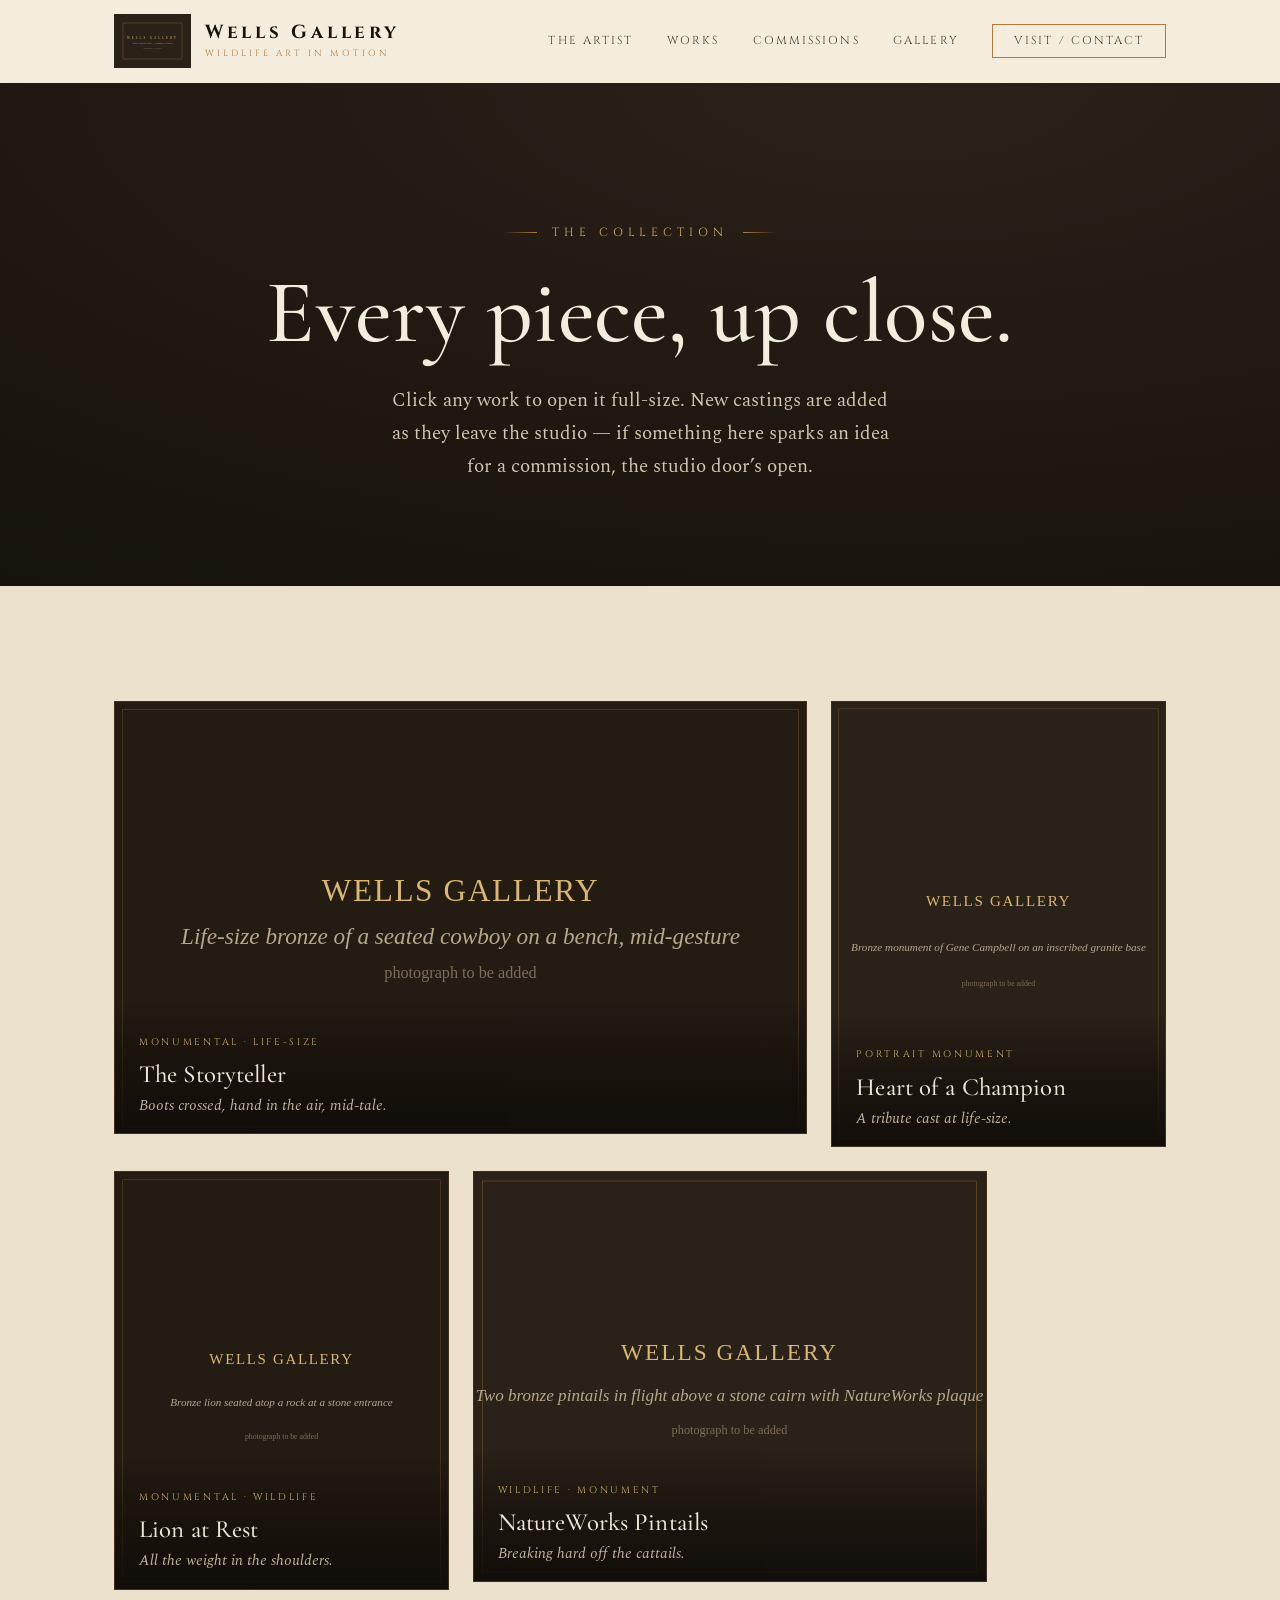
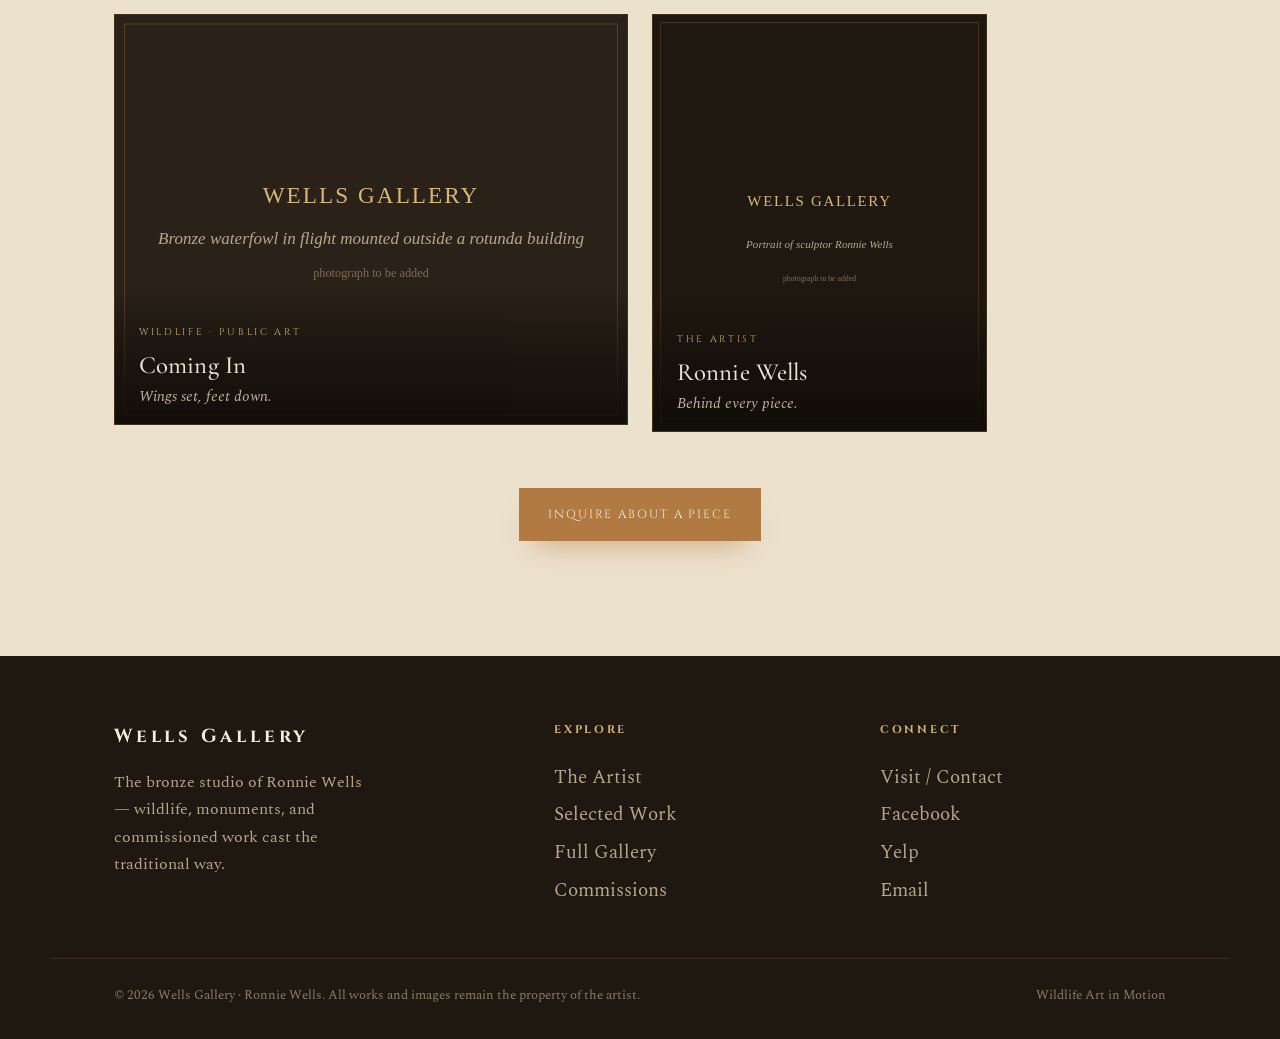
==== gallery.html @ 2840b17d "Build redesigned Wells Gallery website Rebuild ronniewells.com (Wells Gallery — Ronnie Wells, Wildli" ====
<!DOCTYPE html>
<html lang="en">
<head>
<meta charset="UTF-8">
<meta name="viewport" content="width=device-width, initial-scale=1.0">
<title>Gallery — Wells Gallery | Bronze Sculpture by Ronnie Wells</title>
<meta name="description" content="The collection — wildlife, monuments, and commissioned bronze sculpture by Ronnie Wells of Wells Gallery.">
<link rel="icon" href="assets/images/favicon.png">
<link rel="preconnect" href="https://fonts.googleapis.com">
<link rel="preconnect" href="https://fonts.gstatic.com" crossorigin>
<link href="https://fonts.googleapis.com/css2?family=Cinzel:wght@400;500;600;700&family=Cormorant+Garamond:ital,wght@0,400;0,500;1,400;1,500&family=Spectral:ital,wght@0,300;0,400;0,500;1,400&display=swap" rel="stylesheet">
<link rel="stylesheet" href="assets/css/style.css">
</head>
<body>

<!-- ================= HEADER ================= -->
<header class="site-header">
  <div class="wrap nav">
    <a class="brand" href="index.html" aria-label="Wells Gallery — home">
      <img class="brand__logo" src="assets/images/logo.png" width="120" height="84" alt="Wells Gallery logo — a pintail in flight" data-fallback="logo">
      <span class="brand__type">
        <span class="brand__name">Wells Gallery</span>
        <span class="brand__tag">Wildlife Art in Motion</span>
      </span>
    </a>
    <nav class="nav__links" aria-label="Primary">
      <a href="index.html#about">The Artist</a>
      <a href="index.html#works">Works</a>
      <a href="index.html#commissions">Commissions</a>
      <a href="gallery.html">Gallery</a>
      <a href="index.html#visit" class="nav__cta">Visit / Contact</a>
    </nav>
    <button class="nav__toggle" aria-label="Menu" aria-expanded="false">
      <span></span><span></span><span></span>
    </button>
  </div>
</header>

<!-- ================= PAGE HERO ================= -->
<section class="page-hero">
  <div class="wrap">
    <span class="eyebrow flank" style="color:var(--gold)">The Collection</span>
    <h1 class="h-xl">Every piece, up close.</h1>
    <p>Click any work to open it full-size. New castings are added as they leave the studio — if something here sparks an idea for a commission, the studio door’s open.</p>
  </div>
</section>

<!-- ================= GALLERY GRID ================= -->
<section class="section works">
  <div class="wrap">
    <div class="grid">

      <a class="card card--wide reveal" data-lightbox="assets/images/gus-mccrae-bench.jpg"
         data-title="The Storyteller" data-meta="Life-size seated bronze · “Uva Uvam Vivendo Varia Fit”">
        <img src="assets/images/gus-mccrae-bench.jpg" width="1280" height="800"
             alt="Life-size bronze of a seated cowboy on a bench, mid-gesture" data-fallback="The Storyteller">
        <span class="card__view">↗</span>
        <div class="card__body"><span class="card__kicker">Monumental · Life-size</span><h3 class="card__title">The Storyteller</h3><p class="card__meta">Boots crossed, hand in the air, mid-tale.</p></div>
      </a>

      <a class="card card--tall reveal" data-lightbox="assets/images/heart-of-a-champion.jpg"
         data-title="Heart of a Champion" data-meta="Charles Eugene “Gene” Campbell · 1931–2004">
        <img src="assets/images/heart-of-a-champion.jpg" width="600" height="800"
             alt="Bronze monument of Gene Campbell on an inscribed granite base" data-fallback="Heart of a Champion">
        <span class="card__view">↗</span>
        <div class="card__body"><span class="card__kicker">Portrait Monument</span><h3 class="card__title">Heart of a Champion</h3><p class="card__meta">A tribute cast at life-size.</p></div>
      </a>

      <a class="card card--std reveal" data-lightbox="assets/images/lion.jpg"
         data-title="Lion at Rest" data-meta="Monumental bronze · entry guardian">
        <img src="assets/images/lion.jpg" width="600" height="750"
             alt="Bronze lion seated atop a rock at a stone entrance" data-fallback="Lion at Rest">
        <span class="card__view">↗</span>
        <div class="card__body"><span class="card__kicker">Monumental · Wildlife</span><h3 class="card__title">Lion at Rest</h3><p class="card__meta">All the weight in the shoulders.</p></div>
      </a>

      <a class="card card--half reveal" data-lightbox="assets/images/natureworks-ducks.jpg"
         data-title="NatureWorks Pintails" data-meta="Stone &amp; bronze · “Promotes Wildlife Conservation”">
        <img src="assets/images/natureworks-ducks.jpg" width="750" height="600"
             alt="Two bronze pintails in flight above a stone cairn with NatureWorks plaque" data-fallback="NatureWorks Pintails">
        <span class="card__view">↗</span>
        <div class="card__body"><span class="card__kicker">Wildlife · Monument</span><h3 class="card__title">NatureWorks Pintails</h3><p class="card__meta">Breaking hard off the cattails.</p></div>
      </a>

      <a class="card card--half reveal" data-lightbox="assets/images/flying-geese-monument.jpg"
         data-title="Coming In" data-meta="Waterfowl group · architectural installation">
        <img src="assets/images/flying-geese-monument.jpg" width="750" height="600"
             alt="Bronze waterfowl in flight mounted outside a rotunda building" data-fallback="Coming In">
        <span class="card__view">↗</span>
        <div class="card__body"><span class="card__kicker">Wildlife · Public Art</span><h3 class="card__title">Coming In</h3><p class="card__meta">Wings set, feet down.</p></div>
      </a>

      <a class="card card--std reveal" data-lightbox="assets/images/ronnie-wells-portrait.jpg"
         data-title="Ronnie Wells" data-meta="The sculptor, in the studio">
        <img src="assets/images/ronnie-wells-portrait.jpg" width="600" height="750"
             alt="Portrait of sculptor Ronnie Wells" data-fallback="Ronnie Wells">
        <span class="card__view">↗</span>
        <div class="card__body"><span class="card__kicker">The Artist</span><h3 class="card__title">Ronnie Wells</h3><p class="card__meta">Behind every piece.</p></div>
      </a>

    </div>

    <div class="center" style="margin-top:3.5rem">
      <a href="index.html#visit" class="btn btn--solid reveal">Inquire About a Piece</a>
    </div>
  </div>
</section>

<!-- ================= FOOTER ================= -->
<footer class="site-footer">
  <div class="wrap footer__grid">
    <div class="footer__brand">
      <span class="brand__name">Wells Gallery</span>
      <p>The bronze studio of Ronnie Wells — wildlife, monuments, and commissioned work cast the traditional way.</p>
    </div>
    <div>
      <h4>Explore</h4>
      <a href="index.html#about">The Artist</a><br>
      <a href="index.html#works">Selected Work</a><br>
      <a href="gallery.html">Full Gallery</a><br>
      <a href="index.html#commissions">Commissions</a>
    </div>
    <div>
      <h4>Connect</h4>
      <a href="index.html#visit">Visit / Contact</a><br>
      <a href="https://www.facebook.com/" target="_blank" rel="noopener">Facebook</a><br>
      <a href="https://www.yelp.com/" target="_blank" rel="noopener">Yelp</a><br>
      <a href="mailto:info@ronniewells.com">Email</a>
    </div>
  </div>
  <div class="wrap footer__bottom">
    <span>© <span data-year>2026</span> Wells Gallery · Ronnie Wells. All works and images remain the property of the artist.</span>
    <span>Wildlife Art in Motion</span>
  </div>
</footer>

<script src="assets/js/main.js"></script>
</body>
</html>
---- assets/css/style.css ----
/* =====================================================================
   Wells Gallery — Wildlife Art in Motion
   The bronze studio of Ronnie Wells
   ---------------------------------------------------------------------
   Type:   Cinzel (inscriptional caps, for monument lettering)
           Cormorant Garamond (large elegant headings)
           Spectral (warm body serif)
   Palette: foundry bronze, weathered patina, parchment, warm ink
   ===================================================================== */

:root {
  /* color */
  --ink:        #16120c;
  --ink-2:      #1f1810;
  --ink-3:      #2a2118;
  --bronze:     #b07a42;
  --bronze-lit: #d09a5e;
  --gold:       #d8b675;
  --patina:     #6f9484;
  --patina-dk:  #46685c;
  --cream:      #f4ecdd;
  --parchment:  #ece1cd;
  --sand:       #d9c9ad;
  --muted:      #8a7c66;
  --muted-2:    #b6a78d;
  --line:       rgba(176, 122, 66, 0.28);

  /* type */
  --display: "Cinzel", Georgia, serif;
  --serif:   "Cormorant Garamond", Georgia, serif;
  --body:    "Spectral", Georgia, "Times New Roman", serif;

  /* metrics */
  --wrap: 1180px;
  --gutter: clamp(1.25rem, 5vw, 4rem);
  --radius: 2px;
  --shadow: 0 24px 60px -28px rgba(0, 0, 0, 0.65);
}

/* ---------- reset ---------- */
*, *::before, *::after { box-sizing: border-box; }
* { margin: 0; }
html { scroll-behavior: smooth; -webkit-text-size-adjust: 100%; }
body {
  font-family: var(--body);
  font-size: clamp(1.02rem, 0.55vw + 0.92rem, 1.18rem);
  line-height: 1.75;
  color: var(--ink);
  background: var(--cream);
  -webkit-font-smoothing: antialiased;
  text-rendering: optimizeLegibility;
}
img { display: block; max-width: 100%; height: auto; }
a { color: inherit; text-decoration: none; }
ul { list-style: none; padding: 0; }
button { font: inherit; cursor: pointer; border: 0; background: none; color: inherit; }
::selection { background: var(--bronze); color: var(--cream); }

/* ---------- layout helpers ---------- */
.wrap { width: 100%; max-width: var(--wrap); margin-inline: auto; padding-inline: var(--gutter); }
.section { padding-block: clamp(4.5rem, 9vw, 8.5rem); }
.center { text-align: center; }

.eyebrow {
  font-family: var(--display);
  font-size: 0.74rem;
  letter-spacing: 0.42em;
  text-transform: uppercase;
  color: var(--bronze);
  display: inline-flex;
  align-items: center;
  gap: 0.9rem;
  margin-bottom: 1.4rem;
}
.eyebrow::before,
.eyebrow.flank::after {
  content: "";
  width: 34px;
  height: 1px;
  background: linear-gradient(90deg, transparent, var(--bronze));
}
.eyebrow.flank::after { background: linear-gradient(90deg, var(--bronze), transparent); }

h1, h2, h3 { font-family: var(--serif); font-weight: 500; line-height: 1.08; letter-spacing: 0.005em; }
.h-xl { font-size: clamp(2.9rem, 7vw, 5.6rem); }
.h-lg { font-size: clamp(2.3rem, 5vw, 3.9rem); }
.h-md { font-size: clamp(1.7rem, 3vw, 2.4rem); }
.lead { font-size: clamp(1.18rem, 1.4vw, 1.42rem); line-height: 1.7; color: #4a4031; }
.dim  { color: var(--muted); }

/* ============================================================
   HEADER / NAV
   ============================================================ */
.site-header {
  position: sticky; top: 0; z-index: 70;
  background: rgba(244, 236, 221, 0.82);
  backdrop-filter: blur(10px) saturate(120%);
  border-bottom: 1px solid transparent;
  transition: border-color .4s ease, background .4s ease, box-shadow .4s ease;
}
.site-header.scrolled {
  border-bottom-color: var(--line);
  box-shadow: 0 10px 30px -24px rgba(0,0,0,.5);
}
.nav {
  display: flex; align-items: center; justify-content: space-between;
  gap: 1.5rem; min-height: 82px;
}
.brand { display: flex; align-items: center; gap: 0.85rem; }
.brand__logo { height: 54px; width: auto; }
.brand__type { display: flex; flex-direction: column; line-height: 1; }
.brand__name {
  font-family: var(--display); font-weight: 700;
  font-size: 1.18rem; letter-spacing: 0.2em; color: var(--ink);
}
.brand__tag {
  font-family: var(--display); font-size: 0.56rem;
  letter-spacing: 0.34em; text-transform: uppercase; color: var(--bronze);
  margin-top: 0.4rem;
}
.nav__links { display: flex; align-items: center; gap: 2.1rem; }
.nav__links a {
  font-family: var(--display); font-size: 0.72rem; letter-spacing: 0.18em;
  text-transform: uppercase; color: #4a4031; position: relative; padding-block: 0.4rem;
  transition: color .25s ease;
}
.nav__links a::after {
  content: ""; position: absolute; left: 0; bottom: 0; height: 1px; width: 0;
  background: var(--bronze); transition: width .3s ease;
}
.nav__links a:hover { color: var(--bronze); }
.nav__links a:hover::after { width: 100%; }
.nav__cta {
  font-family: var(--display); font-size: 0.7rem; letter-spacing: 0.16em;
  text-transform: uppercase; padding: 0.72rem 1.3rem;
  border: 1px solid var(--bronze); color: var(--bronze);
  transition: background .3s ease, color .3s ease;
}
.nav__cta:hover { background: var(--bronze); color: var(--cream); }

.nav__toggle { display: none; width: 30px; height: 22px; position: relative; }
.nav__toggle span { position: absolute; left: 0; height: 2px; width: 100%; background: var(--ink); transition: .3s ease; }
.nav__toggle span:nth-child(1) { top: 0; }
.nav__toggle span:nth-child(2) { top: 10px; }
.nav__toggle span:nth-child(3) { top: 20px; }
body.nav-open .nav__toggle span:nth-child(1) { top: 10px; transform: rotate(45deg); }
body.nav-open .nav__toggle span:nth-child(2) { opacity: 0; }
body.nav-open .nav__toggle span:nth-child(3) { top: 10px; transform: rotate(-45deg); }

/* ============================================================
   HERO
   ============================================================ */
.hero {
  position: relative; color: var(--cream);
  background: radial-gradient(120% 120% at 70% 10%, #2b2118 0%, var(--ink) 60%);
  overflow: hidden;
}
.hero__grid {
  display: grid; grid-template-columns: 1.05fr 0.95fr;
  align-items: center; gap: clamp(2rem, 5vw, 5rem);
  padding-block: clamp(4rem, 8vw, 7.5rem);
}
.hero__kicker {
  font-family: var(--display); font-size: 0.74rem; letter-spacing: 0.4em;
  text-transform: uppercase; color: var(--gold); margin-bottom: 1.6rem;
  display: inline-flex; align-items: center; gap: 0.9rem;
}
.hero__kicker::before { content: ""; width: 40px; height: 1px; background: var(--gold); }
.hero h1 { color: var(--cream); }
.hero h1 em { font-style: italic; color: var(--bronze-lit); }
.hero__copy { max-width: 34ch; margin-top: 1.8rem; color: #d8cdb8; font-size: 1.18rem; }
.hero__actions { display: flex; flex-wrap: wrap; gap: 1rem; margin-top: 2.6rem; }

.btn {
  font-family: var(--display); font-size: 0.74rem; letter-spacing: 0.16em;
  text-transform: uppercase; padding: 1rem 1.8rem; display: inline-flex;
  align-items: center; gap: 0.7rem; transition: transform .25s ease, background .3s ease, color .3s ease, box-shadow .3s ease;
}
.btn--solid { background: var(--bronze); color: var(--cream); box-shadow: 0 16px 30px -16px rgba(176,122,66,.7); }
.btn--solid:hover { background: var(--bronze-lit); transform: translateY(-2px); }
.btn--ghost { border: 1px solid rgba(216,182,117,.5); color: var(--gold); }
.btn--ghost:hover { border-color: var(--gold); background: rgba(216,182,117,.08); transform: translateY(-2px); }

.hero__figure { position: relative; }
.hero__figure img {
  width: 100%; aspect-ratio: 4 / 5; object-fit: cover;
  border: 1px solid rgba(216,182,117,.25);
  box-shadow: var(--shadow);
}
.hero__plate {
  position: absolute; left: -1.5rem; bottom: -1.5rem;
  background: var(--ink-3); border: 1px solid var(--line);
  padding: 1rem 1.3rem; max-width: 230px;
}
.hero__plate b { font-family: var(--display); letter-spacing: .14em; font-size: .72rem; color: var(--gold); text-transform: uppercase; }
.hero__plate span { display: block; font-size: .95rem; color: #cdbfa6; margin-top: .35rem; font-style: italic; }

/* marquee strip */
.strip {
  background: var(--ink-2); color: var(--sand);
  border-block: 1px solid rgba(216,182,117,.16);
  overflow: hidden;
}
.strip__row { display: flex; gap: 3.5rem; padding-block: 1.05rem; white-space: nowrap; animation: drift 38s linear infinite; }
.strip span { font-family: var(--display); letter-spacing: .26em; text-transform: uppercase; font-size: .72rem; color: var(--muted-2); }
.strip span::after { content: "✦"; margin-left: 3.5rem; color: var(--bronze); }
@keyframes drift { to { transform: translateX(-50%); } }

/* ============================================================
   ABOUT
   ============================================================ */
.about__grid { display: grid; grid-template-columns: 0.9fr 1.1fr; gap: clamp(2.5rem, 6vw, 6rem); align-items: center; }
.about__figure { position: relative; }
.about__figure img { width: 100%; aspect-ratio: 4/5; object-fit: cover; box-shadow: var(--shadow); }
.about__figure::after {
  content: ""; position: absolute; inset: 14px -14px -14px 14px; z-index: -1;
  border: 1px solid var(--bronze);
}
.about p + p { margin-top: 1.2rem; }
.signature {
  font-family: var(--serif); font-style: italic; font-size: 2.1rem;
  color: var(--bronze); margin-top: 2rem; line-height: 1;
}
.signature small { display: block; font-family: var(--display); font-style: normal; font-size: .66rem; letter-spacing: .3em; text-transform: uppercase; color: var(--muted); margin-top: .7rem; }

/* stat row */
.stats { display: grid; grid-template-columns: repeat(3, 1fr); gap: 1.5rem; margin-top: 3rem; border-top: 1px solid var(--line); padding-top: 2rem; }
.stat b { font-family: var(--serif); font-size: 2.6rem; color: var(--ink); display: block; line-height: 1; }
.stat span { font-family: var(--display); font-size: .64rem; letter-spacing: .2em; text-transform: uppercase; color: var(--muted); }

/* ============================================================
   FEATURED WORKS / GALLERY GRID
   ============================================================ */
.works { background: var(--parchment); }
.works__head { display: flex; align-items: flex-end; justify-content: space-between; gap: 2rem; flex-wrap: wrap; margin-bottom: 3.2rem; }
.grid {
  display: grid; gap: 1.5rem;
  grid-template-columns: repeat(6, 1fr);
}
.card {
  position: relative; overflow: hidden; background: var(--ink);
  border: 1px solid var(--line); cursor: pointer;
}
.card img { width: 100%; height: 100%; object-fit: cover; transition: transform .9s cubic-bezier(.2,.8,.2,1), filter .6s ease; }
.card:hover img { transform: scale(1.06); filter: brightness(.78); }
.card__body {
  position: absolute; inset: auto 0 0 0; padding: 1.4rem 1.5rem;
  background: linear-gradient(0deg, rgba(15,12,8,.92) 8%, rgba(15,12,8,.55) 55%, transparent);
  color: var(--cream); transform: translateY(8px); opacity: .96; transition: transform .5s ease;
}
.card:hover .card__body { transform: translateY(0); }
.card__kicker { font-family: var(--display); font-size: .6rem; letter-spacing: .28em; text-transform: uppercase; color: var(--gold); }
.card__title { font-family: var(--serif); font-size: 1.55rem; margin-top: .35rem; line-height: 1.1; }
.card__meta { font-size: .92rem; color: #c9bca3; margin-top: .3rem; font-style: italic; }
.card__view {
  position: absolute; top: 1.1rem; right: 1.1rem; width: 42px; height: 42px; border-radius: 50%;
  border: 1px solid rgba(244,236,221,.4); color: var(--cream);
  display: grid; place-items: center; opacity: 0; transform: scale(.8); transition: .4s ease;
  font-size: 1.1rem;
}
.card:hover .card__view { opacity: 1; transform: scale(1); }

/* spans for an editorial mosaic on wide screens */
.card--wide { grid-column: span 4; aspect-ratio: 16/10; }
.card--tall { grid-column: span 2; aspect-ratio: 3/4; }
.card--std  { grid-column: span 2; aspect-ratio: 4/5; }
.card--half { grid-column: span 3; aspect-ratio: 5/4; }

/* ============================================================
   DISCIPLINES / WHAT HE MAKES
   ============================================================ */
.disc__grid { display: grid; grid-template-columns: repeat(3, 1fr); gap: 1.6rem; margin-top: 3rem; }
.disc {
  border: 1px solid var(--line); padding: 2.2rem 2rem; background: var(--cream);
  transition: transform .3s ease, box-shadow .3s ease, border-color .3s ease;
}
.disc:hover { transform: translateY(-4px); box-shadow: var(--shadow); border-color: var(--bronze); }
.disc__no { font-family: var(--display); font-size: .72rem; letter-spacing: .2em; color: var(--bronze); }
.disc h3 { font-size: 1.7rem; margin: .9rem 0 .7rem; }
.disc p { color: #574b3a; font-size: 1rem; }

/* ============================================================
   QUOTE
   ============================================================ */
.quote { background: radial-gradient(120% 140% at 30% 0%, #2b2118, var(--ink)); color: var(--cream); }
.quote blockquote {
  font-family: var(--serif); font-style: italic; font-weight: 300;
  font-size: clamp(1.9rem, 4.2vw, 3.3rem); line-height: 1.28; max-width: 22ch; margin-inline: auto;
}
.quote .mark { font-family: var(--serif); font-size: 5rem; color: var(--bronze); line-height: 0; display: block; height: 2.4rem; }
.quote cite { display: block; font-family: var(--display); font-style: normal; letter-spacing: .26em; text-transform: uppercase; font-size: .72rem; color: var(--gold); margin-top: 2.4rem; }

/* ============================================================
   VISIT / CONTACT
   ============================================================ */
.visit__grid { display: grid; grid-template-columns: 1fr 1fr; gap: clamp(2.5rem, 6vw, 5rem); }
.info-row { display: flex; gap: 1.1rem; padding-block: 1.4rem; border-bottom: 1px solid var(--line); }
.info-row:first-of-type { border-top: 1px solid var(--line); }
.info-row .ic { color: var(--bronze); flex: none; margin-top: .2rem; }
.info-row b { font-family: var(--display); font-size: .7rem; letter-spacing: .2em; text-transform: uppercase; color: var(--muted); display: block; margin-bottom: .3rem; }
.info-row p, .info-row a { font-size: 1.08rem; color: var(--ink); }
.info-row a:hover { color: var(--bronze); }

.socials { display: flex; gap: .9rem; margin-top: 2rem; }
.social {
  display: inline-flex; align-items: center; gap: .6rem;
  font-family: var(--display); font-size: .7rem; letter-spacing: .14em; text-transform: uppercase;
  border: 1px solid var(--line); padding: .8rem 1.2rem; color: #4a4031;
  transition: .3s ease;
}
.social:hover { background: var(--ink); color: var(--cream); border-color: var(--ink); }
.social svg { width: 18px; height: 18px; }

.visit__card {
  background: var(--ink); color: var(--cream); padding: clamp(2rem, 4vw, 3rem);
  border: 1px solid var(--line);
}
.visit__card .eyebrow { color: var(--gold); }
.visit__card .eyebrow::before { background: linear-gradient(90deg, transparent, var(--gold)); }
.field { display: block; margin-bottom: 1.2rem; }
.field span { font-family: var(--display); font-size: .64rem; letter-spacing: .2em; text-transform: uppercase; color: var(--muted-2); display: block; margin-bottom: .5rem; }
.field input, .field textarea {
  width: 100%; background: transparent; border: 1px solid rgba(216,182,117,.28);
  color: var(--cream); padding: .85rem 1rem; font-family: var(--body); font-size: 1rem;
}
.field input:focus, .field textarea:focus { outline: none; border-color: var(--gold); }
.field textarea { resize: vertical; min-height: 120px; }

/* ============================================================
   FOOTER
   ============================================================ */
.site-footer { background: var(--ink-2); color: var(--sand); padding-block: 4rem 2rem; }
.footer__grid { display: grid; grid-template-columns: 1.4fr 1fr 1fr; gap: 2.5rem; }
.footer__grid h4 { font-family: var(--display); font-size: .7rem; letter-spacing: .24em; text-transform: uppercase; color: var(--gold); margin-bottom: 1.2rem; }
.footer__grid a { color: var(--muted-2); transition: color .25s ease; line-height: 2; }
.footer__grid a:hover { color: var(--cream); }
.footer__brand p { color: var(--muted-2); max-width: 32ch; margin-top: 1rem; font-size: .98rem; }
.footer__brand .brand__name { color: var(--cream); }
.footer__bottom {
  margin-top: 3rem; padding-top: 1.6rem; border-top: 1px solid rgba(216,182,117,.14);
  display: flex; justify-content: space-between; gap: 1rem; flex-wrap: wrap;
  font-size: .82rem; color: var(--muted);
}

/* ============================================================
   LIGHTBOX
   ============================================================ */
.lightbox {
  position: fixed; inset: 0; z-index: 200; display: none;
  background: rgba(12,9,6,.94); padding: clamp(1rem, 4vw, 3rem);
  place-items: center;
}
.lightbox.open { display: grid; }
.lightbox__img { max-width: min(92vw, 1000px); max-height: 80vh; object-fit: contain; box-shadow: var(--shadow); }
.lightbox__cap { color: var(--sand); text-align: center; margin-top: 1.2rem; font-style: italic; }
.lightbox__cap b { display: block; font-family: var(--serif); font-style: normal; font-size: 1.5rem; color: var(--cream); margin-bottom: .3rem; }
.lightbox__close { position: fixed; top: 1.5rem; right: 1.8rem; font-size: 2rem; color: var(--sand); line-height: 1; }
.lightbox__nav { position: fixed; top: 50%; transform: translateY(-50%); font-size: 2.6rem; color: var(--sand); padding: 1rem; transition: color .25s ease; }
.lightbox__nav:hover { color: var(--bronze-lit); }
.lightbox__nav.prev { left: .5rem; }
.lightbox__nav.next { right: .5rem; }

/* ============================================================
   PAGE HEADER (gallery.html)
   ============================================================ */
.page-hero {
  background: radial-gradient(120% 120% at 70% 0%, #2b2118, var(--ink));
  color: var(--cream); text-align: center; padding-block: clamp(5rem, 10vw, 9rem) clamp(4rem, 8vw, 7rem);
}
.page-hero h1 { color: var(--cream); }
.page-hero p { color: #d3c7b1; max-width: 50ch; margin: 1.4rem auto 0; }

/* ============================================================
   REVEAL ANIMATION
   ============================================================ */
.reveal { opacity: 0; transform: translateY(26px); transition: opacity .9s ease, transform .9s cubic-bezier(.2,.8,.2,1); }
.reveal.in { opacity: 1; transform: none; }

/* ============================================================
   RESPONSIVE
   ============================================================ */
@media (max-width: 980px) {
  .hero__grid, .about__grid, .visit__grid { grid-template-columns: 1fr; }
  .hero__figure { order: -1; max-width: 460px; }
  .about__figure { max-width: 460px; }
  .footer__grid { grid-template-columns: 1fr 1fr; }
  .grid { grid-template-columns: repeat(4, 1fr); }
  .card--wide { grid-column: span 4; }
  .card--half { grid-column: span 2; }
  .card--tall, .card--std { grid-column: span 2; }
}
@media (max-width: 760px) {
  .nav__links {
    position: fixed; inset: 82px 0 auto 0; flex-direction: column; gap: 0;
    background: var(--cream); border-bottom: 1px solid var(--line);
    padding: 1rem var(--gutter) 1.5rem; transform: translateY(-130%);
    transition: transform .4s cubic-bezier(.2,.8,.2,1); box-shadow: var(--shadow);
  }
  body.nav-open .nav__links { transform: translateY(0); }
  .nav__links a { width: 100%; padding-block: .95rem; border-bottom: 1px solid var(--line); }
  .nav__links a::after { display: none; }
  .nav__cta { margin-top: .8rem; text-align: center; }
  .nav__toggle { display: block; }
  .disc__grid, .stats { grid-template-columns: 1fr; }
  .stats { gap: 1.6rem; }
  .footer__grid { grid-template-columns: 1fr; }
  .grid { grid-template-columns: repeat(2, 1fr); }
  .card--wide, .card--half, .card--tall, .card--std { grid-column: span 2; aspect-ratio: 4/3; }
  .footer__bottom { flex-direction: column; }
}
@media (prefers-reduced-motion: reduce) {
  *, *::before, *::after { animation-duration: .001ms !important; transition-duration: .001ms !important; }
  html { scroll-behavior: auto; }
}
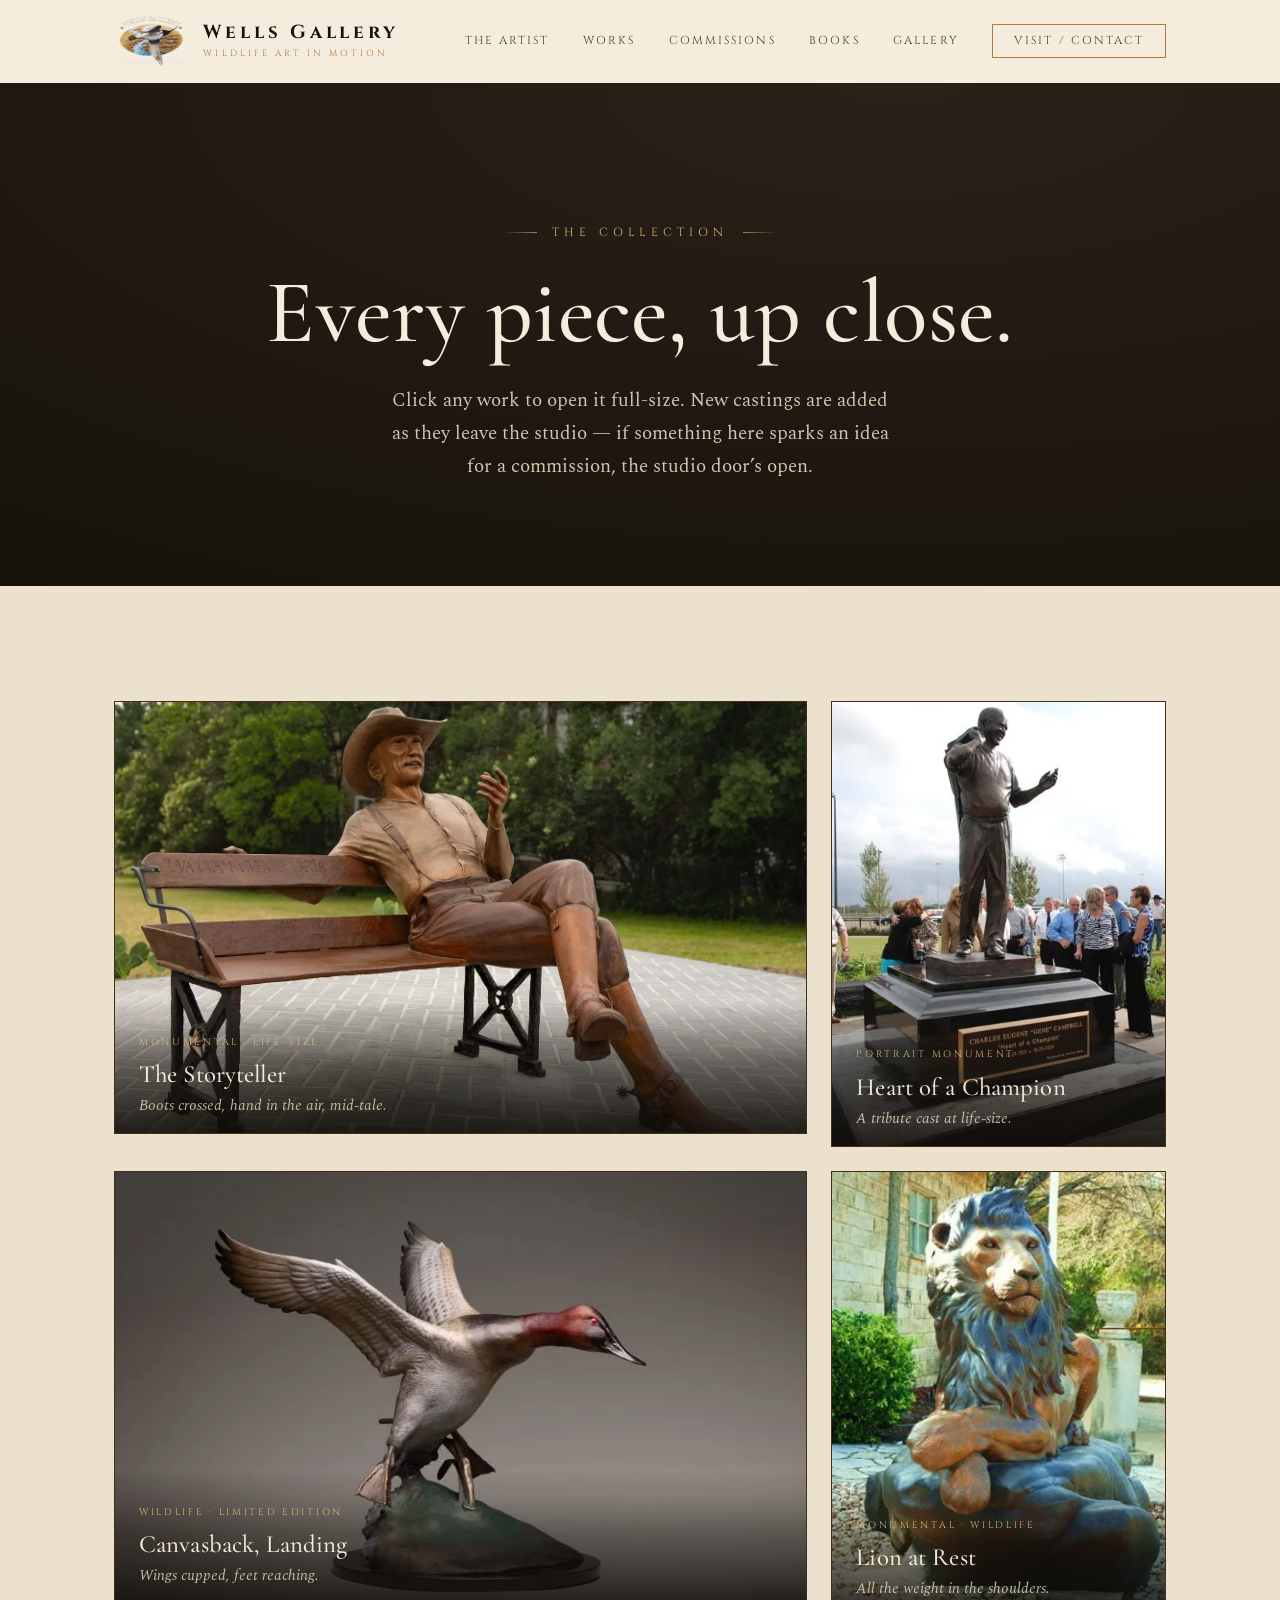
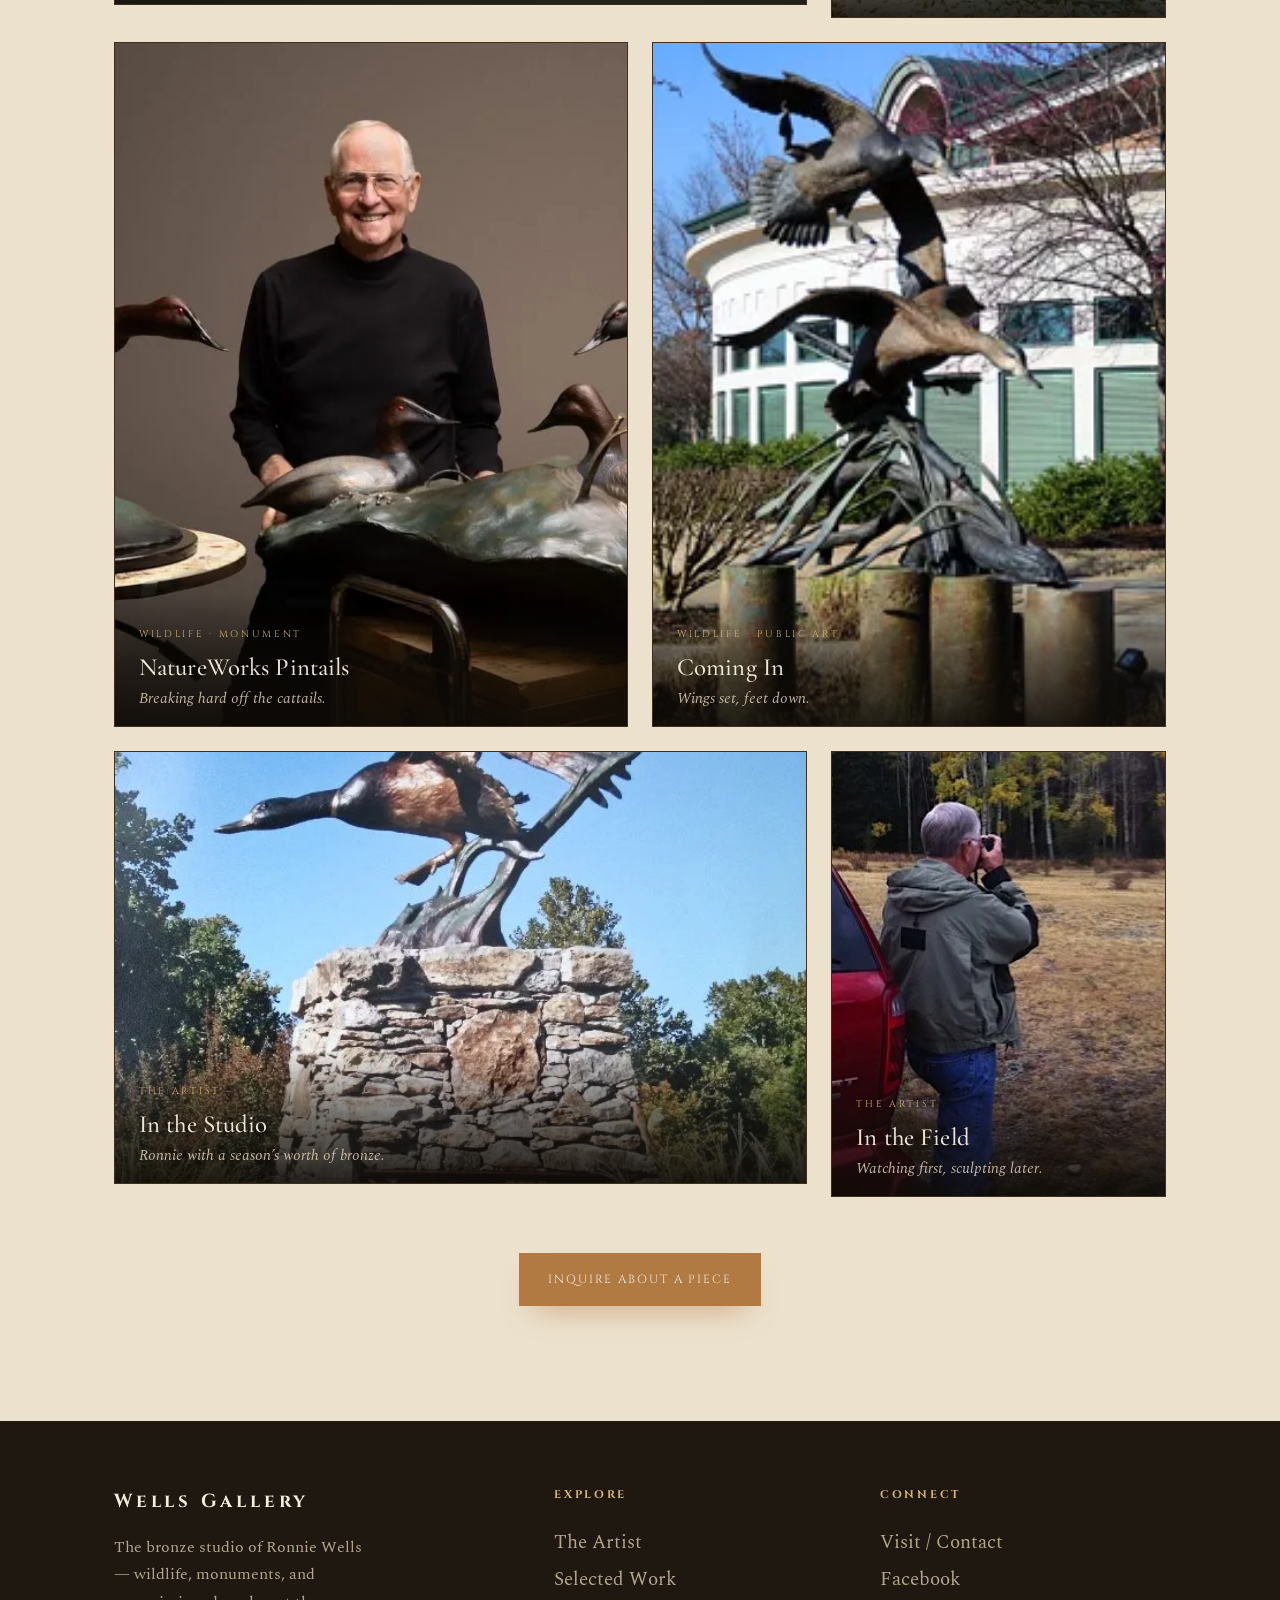
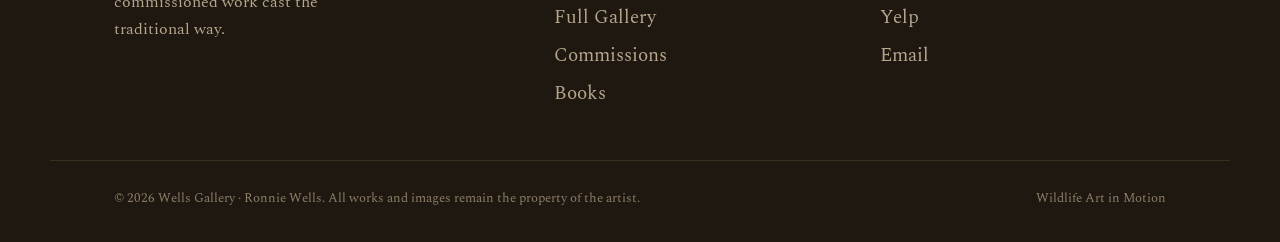
==== commit 9921c7a3: "Wire uploaded photos into the site and add new content - Place all 12 uploaded photos into clean Web" ====
--- a/gallery.html
+++ b/gallery.html
@@ -5,7 +5,7 @@
 <meta name="viewport" content="width=device-width, initial-scale=1.0">
 <title>Gallery — Wells Gallery | Bronze Sculpture by Ronnie Wells</title>
 <meta name="description" content="The collection — wildlife, monuments, and commissioned bronze sculpture by Ronnie Wells of Wells Gallery.">
-<link rel="icon" href="assets/images/favicon.png">
+<link rel="icon" href="assets/images/logo.webp">
 <link rel="preconnect" href="https://fonts.googleapis.com">
 <link rel="preconnect" href="https://fonts.gstatic.com" crossorigin>
 <link href="https://fonts.googleapis.com/css2?family=Cinzel:wght@400;500;600;700&family=Cormorant+Garamond:ital,wght@0,400;0,500;1,400;1,500&family=Spectral:ital,wght@0,300;0,400;0,500;1,400&display=swap" rel="stylesheet">
@@ -17,7 +17,7 @@
 <header class="site-header">
   <div class="wrap nav">
     <a class="brand" href="index.html" aria-label="Wells Gallery — home">
-      <img class="brand__logo" src="assets/images/logo.png" width="120" height="84" alt="Wells Gallery logo — a pintail in flight" data-fallback="logo">
+      <img class="brand__logo" src="assets/images/logo.webp" width="120" height="84" alt="Wells Gallery logo — a pintail in flight" data-fallback="logo">
       <span class="brand__type">
         <span class="brand__name">Wells Gallery</span>
         <span class="brand__tag">Wildlife Art in Motion</span>
@@ -27,6 +27,7 @@
       <a href="index.html#about">The Artist</a>
       <a href="index.html#works">Works</a>
       <a href="index.html#commissions">Commissions</a>
+      <a href="index.html#books">Books</a>
       <a href="gallery.html">Gallery</a>
       <a href="index.html#visit" class="nav__cta">Visit / Contact</a>
     </nav>
@@ -50,52 +51,68 @@
   <div class="wrap">
     <div class="grid">
 
-      <a class="card card--wide reveal" data-lightbox="assets/images/gus-mccrae-bench.jpg"
+      <a class="card card--wide reveal" data-lightbox="assets/images/gus-mccrae-bench.webp"
          data-title="The Storyteller" data-meta="Life-size seated bronze · “Uva Uvam Vivendo Varia Fit”">
-        <img src="assets/images/gus-mccrae-bench.jpg" width="1280" height="800"
+        <img src="assets/images/gus-mccrae-bench.webp" width="1280" height="800"
              alt="Life-size bronze of a seated cowboy on a bench, mid-gesture" data-fallback="The Storyteller">
         <span class="card__view">↗</span>
         <div class="card__body"><span class="card__kicker">Monumental · Life-size</span><h3 class="card__title">The Storyteller</h3><p class="card__meta">Boots crossed, hand in the air, mid-tale.</p></div>
       </a>
 
-      <a class="card card--tall reveal" data-lightbox="assets/images/heart-of-a-champion.jpg"
+      <a class="card card--tall reveal" data-lightbox="assets/images/heart-of-a-champion.webp"
          data-title="Heart of a Champion" data-meta="Charles Eugene “Gene” Campbell · 1931–2004">
-        <img src="assets/images/heart-of-a-champion.jpg" width="600" height="800"
+        <img src="assets/images/heart-of-a-champion.webp" width="600" height="800"
              alt="Bronze monument of Gene Campbell on an inscribed granite base" data-fallback="Heart of a Champion">
         <span class="card__view">↗</span>
         <div class="card__body"><span class="card__kicker">Portrait Monument</span><h3 class="card__title">Heart of a Champion</h3><p class="card__meta">A tribute cast at life-size.</p></div>
       </a>
 
-      <a class="card card--std reveal" data-lightbox="assets/images/lion.jpg"
+      <a class="card card--wide reveal" data-lightbox="assets/images/canvasback.webp"
+         data-title="Canvasback, Landing" data-meta="Wildlife bronze · limited edition">
+        <img src="assets/images/canvasback.webp" width="1280" height="800"
+             alt="Bronze canvasback drake with wings spread, settling onto a patinated water base" data-fallback="Canvasback, Landing">
+        <span class="card__view">↗</span>
+        <div class="card__body"><span class="card__kicker">Wildlife · Limited Edition</span><h3 class="card__title">Canvasback, Landing</h3><p class="card__meta">Wings cupped, feet reaching.</p></div>
+      </a>
+
+      <a class="card card--tall reveal" data-lightbox="assets/images/lion.webp"
          data-title="Lion at Rest" data-meta="Monumental bronze · entry guardian">
-        <img src="assets/images/lion.jpg" width="600" height="750"
+        <img src="assets/images/lion.webp" width="600" height="800"
              alt="Bronze lion seated atop a rock at a stone entrance" data-fallback="Lion at Rest">
         <span class="card__view">↗</span>
         <div class="card__body"><span class="card__kicker">Monumental · Wildlife</span><h3 class="card__title">Lion at Rest</h3><p class="card__meta">All the weight in the shoulders.</p></div>
       </a>
 
-      <a class="card card--half reveal" data-lightbox="assets/images/natureworks-ducks.jpg"
+      <a class="card card--p3 reveal" data-lightbox="assets/images/natureworks-ducks.webp"
          data-title="NatureWorks Pintails" data-meta="Stone &amp; bronze · “Promotes Wildlife Conservation”">
-        <img src="assets/images/natureworks-ducks.jpg" width="750" height="600"
+        <img src="assets/images/natureworks-ducks.webp" width="600" height="800"
              alt="Two bronze pintails in flight above a stone cairn with NatureWorks plaque" data-fallback="NatureWorks Pintails">
         <span class="card__view">↗</span>
         <div class="card__body"><span class="card__kicker">Wildlife · Monument</span><h3 class="card__title">NatureWorks Pintails</h3><p class="card__meta">Breaking hard off the cattails.</p></div>
       </a>
 
-      <a class="card card--half reveal" data-lightbox="assets/images/flying-geese-monument.jpg"
+      <a class="card card--p3 reveal" data-lightbox="assets/images/flying-geese-monument.webp"
          data-title="Coming In" data-meta="Waterfowl group · architectural installation">
-        <img src="assets/images/flying-geese-monument.jpg" width="750" height="600"
+        <img src="assets/images/flying-geese-monument.webp" width="600" height="800"
              alt="Bronze waterfowl in flight mounted outside a rotunda building" data-fallback="Coming In">
         <span class="card__view">↗</span>
         <div class="card__body"><span class="card__kicker">Wildlife · Public Art</span><h3 class="card__title">Coming In</h3><p class="card__meta">Wings set, feet down.</p></div>
       </a>
 
-      <a class="card card--std reveal" data-lightbox="assets/images/ronnie-wells-portrait.jpg"
-         data-title="Ronnie Wells" data-meta="The sculptor, in the studio">
-        <img src="assets/images/ronnie-wells-portrait.jpg" width="600" height="750"
-             alt="Portrait of sculptor Ronnie Wells" data-fallback="Ronnie Wells">
+      <a class="card card--wide reveal" data-lightbox="assets/images/ronnie-with-bronzes.webp"
+         data-title="In the Studio" data-meta="Ronnie Wells with a flight of bronze ducks">
+        <img src="assets/images/ronnie-with-bronzes.webp" width="1280" height="800"
+             alt="Ronnie Wells in a black turtleneck surrounded by his bronze duck sculptures" data-fallback="In the Studio">
         <span class="card__view">↗</span>
-        <div class="card__body"><span class="card__kicker">The Artist</span><h3 class="card__title">Ronnie Wells</h3><p class="card__meta">Behind every piece.</p></div>
+        <div class="card__body"><span class="card__kicker">The Artist</span><h3 class="card__title">In the Studio</h3><p class="card__meta">Ronnie with a season’s worth of bronze.</p></div>
+      </a>
+
+      <a class="card card--tall reveal" data-lightbox="assets/images/ronnie-in-field.webp"
+         data-title="In the Field" data-meta="Where every piece really begins">
+        <img src="assets/images/ronnie-in-field.webp" width="600" height="800"
+             alt="Ronnie Wells photographing wildlife from beside his truck at the edge of a meadow" data-fallback="In the Field">
+        <span class="card__view">↗</span>
+        <div class="card__body"><span class="card__kicker">The Artist</span><h3 class="card__title">In the Field</h3><p class="card__meta">Watching first, sculpting later.</p></div>
       </a>
 
     </div>
@@ -118,7 +135,8 @@
       <a href="index.html#about">The Artist</a><br>
       <a href="index.html#works">Selected Work</a><br>
       <a href="gallery.html">Full Gallery</a><br>
-      <a href="index.html#commissions">Commissions</a>
+      <a href="index.html#commissions">Commissions</a><br>
+      <a href="index.html#books">Books</a>
     </div>
     <div>
       <h4>Connect</h4>
--- a/assets/css/style.css
+++ b/assets/css/style.css
@@ -265,6 +265,29 @@
 .card--tall { grid-column: span 2; aspect-ratio: 3/4; }
 .card--std  { grid-column: span 2; aspect-ratio: 4/5; }
 .card--half { grid-column: span 3; aspect-ratio: 5/4; }
+.card--p3   { grid-column: span 3; aspect-ratio: 3/4; }
+
+/* ============================================================
+   BEYOND BRONZE — BOOKS / AUTHOR
+   ============================================================ */
+.books { background: radial-gradient(120% 130% at 75% 0%, #241b12, var(--ink)); color: var(--cream); }
+.books__grid { display: grid; grid-template-columns: 0.9fr 1.1fr; gap: clamp(2.5rem, 6vw, 5rem); align-items: center; }
+.books__intro .eyebrow { color: var(--gold); }
+.books__intro .eyebrow::before { background: linear-gradient(90deg, transparent, var(--gold)); }
+.books__intro h2 { color: var(--cream); }
+.books__intro p { color: #d3c7b1; margin-top: 1.2rem; }
+.books__row { display: grid; grid-template-columns: 1fr 1fr; gap: 1.6rem; }
+.book { cursor: pointer; }
+.book__cover {
+  border: 1px solid rgba(216,182,117,.28); box-shadow: var(--shadow);
+  overflow: hidden; aspect-ratio: 3/4; padding: 1rem;
+  background: linear-gradient(160deg, #2b2118, #14110c);
+  display: grid; place-items: center;
+}
+.book__cover img { max-width: 100%; max-height: 100%; width: auto; object-fit: contain; transition: transform .8s cubic-bezier(.2,.8,.2,1); }
+.book:hover .book__cover img { transform: scale(1.05); }
+.book h3 { font-family: var(--serif); font-size: 1.4rem; color: var(--cream); margin-top: 1rem; line-height: 1.15; }
+.book span { display: block; font-family: var(--display); font-size: .6rem; letter-spacing: .22em; text-transform: uppercase; color: var(--gold); margin-top: .5rem; }
 
 /* ============================================================
    DISCIPLINES / WHAT HE MAKES
@@ -386,8 +409,9 @@
   .footer__grid { grid-template-columns: 1fr 1fr; }
   .grid { grid-template-columns: repeat(4, 1fr); }
   .card--wide { grid-column: span 4; }
-  .card--half { grid-column: span 2; }
+  .card--half, .card--p3 { grid-column: span 2; }
   .card--tall, .card--std { grid-column: span 2; }
+  .books__grid { grid-template-columns: 1fr; }
 }
 @media (max-width: 760px) {
   .nav__links {
@@ -405,7 +429,8 @@
   .stats { gap: 1.6rem; }
   .footer__grid { grid-template-columns: 1fr; }
   .grid { grid-template-columns: repeat(2, 1fr); }
-  .card--wide, .card--half, .card--tall, .card--std { grid-column: span 2; aspect-ratio: 4/3; }
+  .card--wide, .card--half, .card--tall, .card--std, .card--p3 { grid-column: span 2; aspect-ratio: 4/3; }
+  .books__row { gap: 1rem; }
   .footer__bottom { flex-direction: column; }
 }
 @media (prefers-reduced-motion: reduce) {
